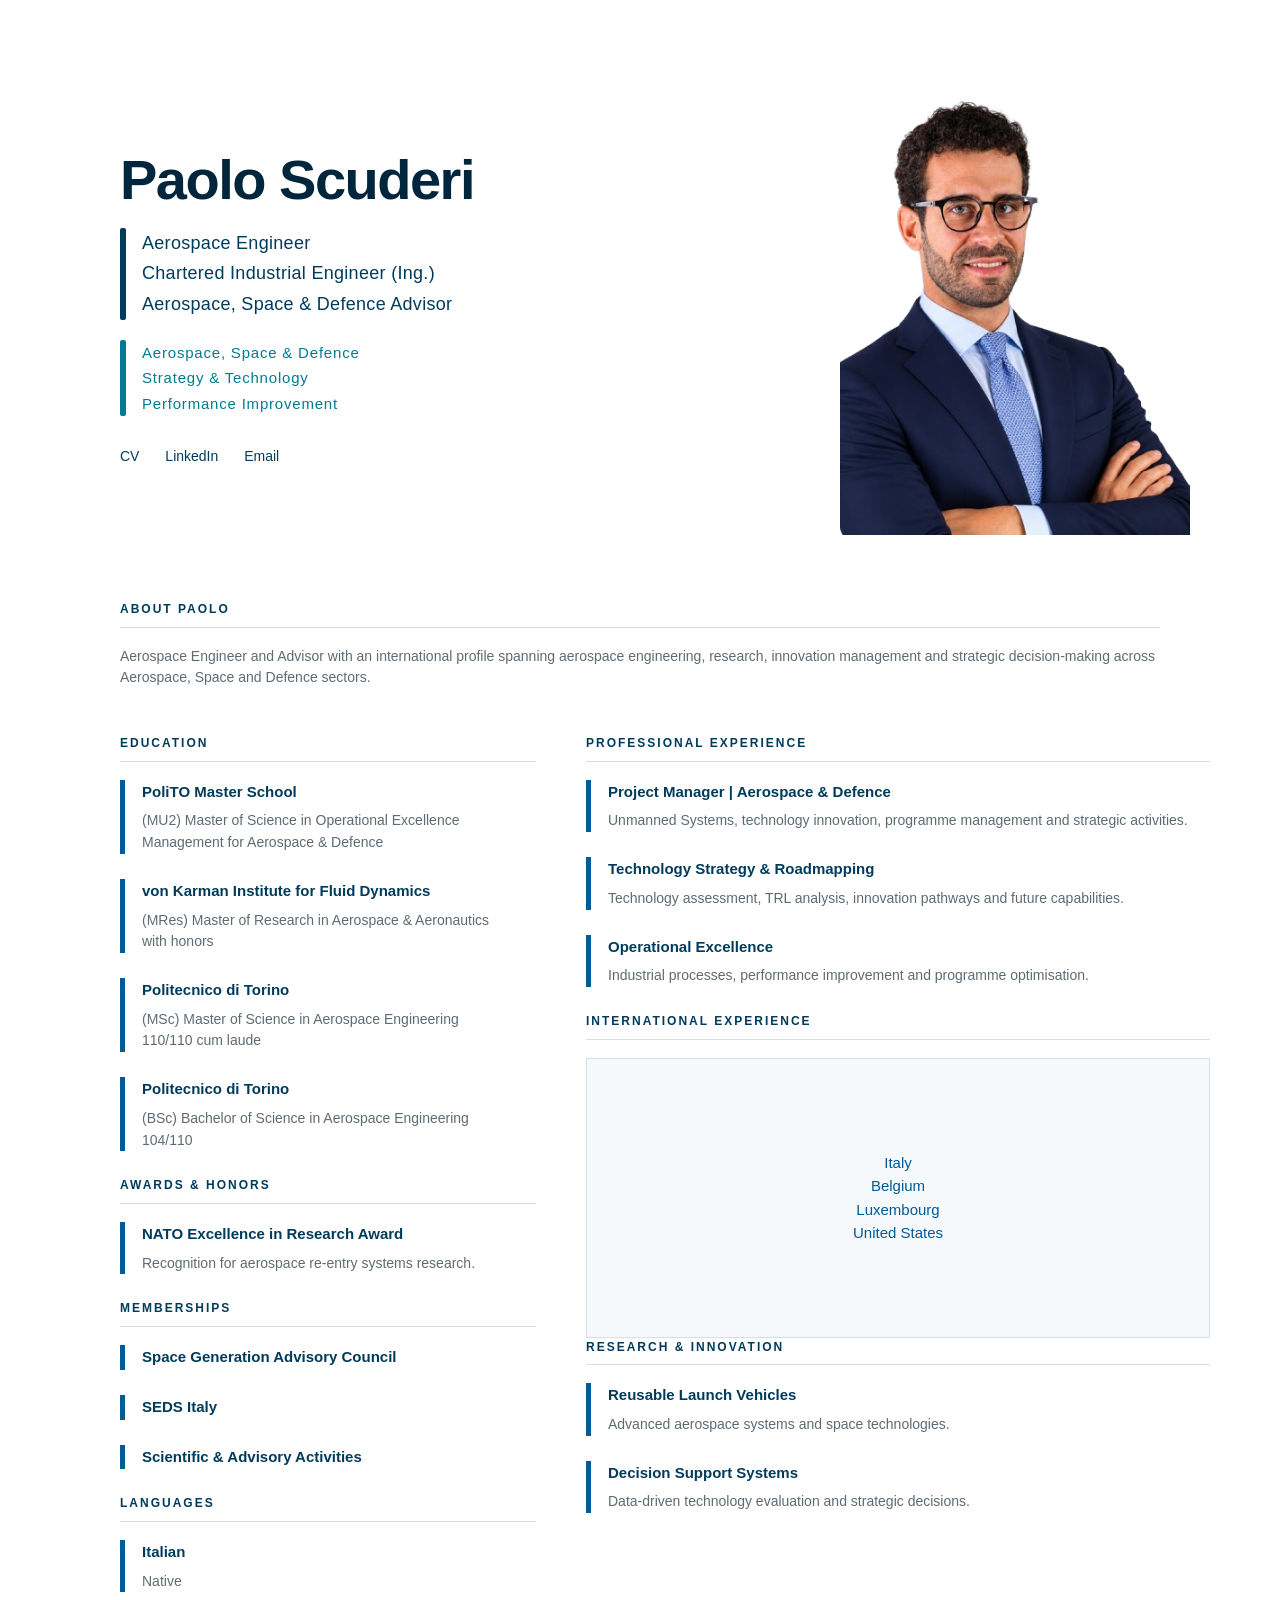
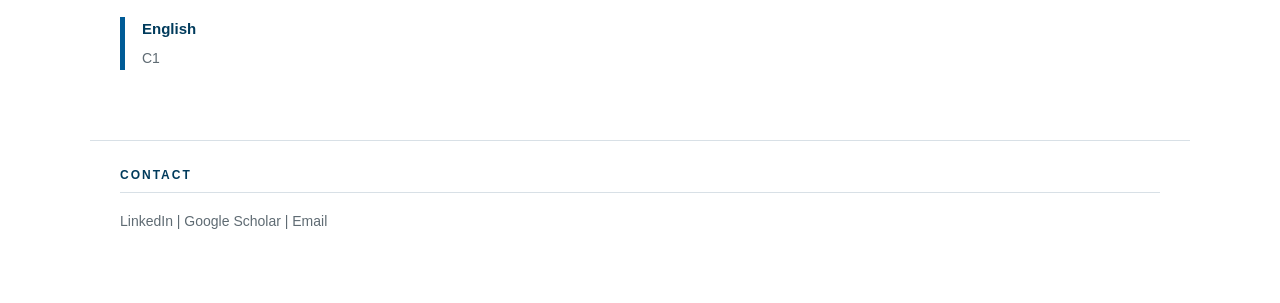
==== index.html @ 2f79176d "Update index.html" ====
<!DOCTYPE html>
<html lang="en">

<head>

<meta charset="UTF-8">

<meta name="viewport" content="width=device-width, initial-scale=1.0">


<title>
    Paolo Scuderi
</title>


<link rel="preconnect" href="https://fonts.googleapis.com">

<link rel="preconnect" href="https://fonts.gstatic.com" crossorigin>


<!-- Google Scholar     <link href="https://fonts.googleapis.com/css2?family=Inter:wght@300;400;500;600;700&display=swap" rel="stylesheet"> 
-->

<link rel="stylesheet" href="style.css">


</head>


<body>




<!-- =========================
     HERO SECTION
========================= -->


<header class="hero">


    <!-- TEXT COLUMN -->

    <div class="hero-text">


        <h1>
            Paolo Scuderi
        </h1>



        <!-- PROFESSIONAL TITLES -->

        <div class="title-box">


            <div class="vertical-line-title"></div>


            <div class="hero-title">
                Aerospace Engineer<br>
                Chartered Industrial Engineer (Ing.)<br>
                Aerospace, Space & Defence Advisor           
            </div>


        </div>





        <!-- KEYWORDS -->


        <div class="keyword-box">


            <div class="vertical-line-keyword"></div>


            <p class="tagline">

                Aerospace, Space & Defence <br>

                Strategy & Technology <br>

                Performance Improvement


            </p>


        </div>





        <!-- LINKS -->


        <div class="links">


            <a href="#">
                CV
            </a>


            <a href="https://it.linkedin.com/in/paoloscuderi" target="_blank">
                LinkedIn
            </a>

            <!-- 
            <a href="#">
                Google Scholar
            </a>
            -->

           <a href="mailto:paolo.scuderi@hotmail.com">
               Email
            </a>


        </div>



    </div>





    <!-- PHOTO COLUMN -->


    <div class="hero-photo">


        <img src="assets/profile.png" alt="Paolo Scuderi">


    </div>



</header>









<!-- =========================
     ABOUT
========================= -->


<section class="about">


<h3>
    ABOUT PAOLO
</h3>


<p>

Aerospace Engineer and Advisor with an international profile
spanning aerospace engineering, research, innovation management
and strategic decision-making across Aerospace, Space and Defence sectors.

</p>


</section>









<!-- =========================
     MAIN CONTENT
========================= -->


<main class="content">





<!-- LEFT COLUMN -->


<div class="left-column">



<section>


<h3>
    EDUCATION
</h3>

<div class="item">
    <strong>
        PoliTO Master School
    </strong>
    <p>
        (MU2) Master of Science in Operational Excellence Management for Aerospace & Defence <br>
    </p>
</div>    
    
<div class="item">
    <strong>
        von Karman Institute for Fluid Dynamics
    </strong>
    <p>
        (MRes) Master of Research in Aerospace & Aeronautics <br>
        with honors
    </p>
</div>
    
<div class="item">
    <strong>
        Politecnico di Torino
    </strong>
    <p>
        (MSc) Master of Science in Aerospace Engineering <br>
        110/110 cum laude
    </p>
</div>
    
<div class="item">
    <strong>
        Politecnico di Torino
    </strong>
    <p>
        (BSc) Bachelor of Science in Aerospace Engineering <br>
        104/110
    </p>
</div>
    

</section>







<section>


<h3>
    AWARDS & HONORS
</h3>



<div class="item">


<strong>
    NATO Excellence in Research Award
</strong>


<p>
    Recognition for aerospace re-entry systems research.
</p>


</div>


</section>







<section>


<h3>
    MEMBERSHIPS
</h3>




<div class="item">

<strong>
    Space Generation Advisory Council
</strong>

</div>



<div class="item">

<strong>
    SEDS Italy
</strong>

</div>



<div class="item">

<strong>
    Scientific & Advisory Activities
</strong>

</div>



</section>







<section>


<h3>
    LANGUAGES
</h3>




<div class="item">


<strong>
    Italian
</strong>


<p>
    Native
</p>


</div>






<div class="item">


<strong>
    English
</strong>


<p>
    C1
</p>


</div>



</section>





</div>









<!-- RIGHT COLUMN -->


<div class="right-column">





<section>


<h3>
    PROFESSIONAL EXPERIENCE
</h3>





<div class="item">


<strong>
    Project Manager | Aerospace & Defence
</strong>


<p>
    Unmanned Systems, technology innovation,
    programme management and strategic activities.
</p>


</div>







<div class="item">


<strong>
    Technology Strategy & Roadmapping
</strong>


<p>
    Technology assessment, TRL analysis,
    innovation pathways and future capabilities.
</p>


</div>







<div class="item">


<strong>
    Operational Excellence
</strong>


<p>
    Industrial processes, performance improvement
    and programme optimisation.
</p>


</div>



</section>









<section>


<h3>
    INTERNATIONAL EXPERIENCE
</h3>




<div class="world-map">


Italy<br>

Belgium<br>

Luxembourg<br>

United States


</div>



</section>









<section>


<h3>
    RESEARCH & INNOVATION
</h3>






<div class="item">


<strong>
    Reusable Launch Vehicles
</strong>


<p>
    Advanced aerospace systems and space technologies.
</p>


</div>






<div class="item">


<strong>
    Decision Support Systems
</strong>


<p>
    Data-driven technology evaluation and strategic decisions.
</p>


</div>




</section>






</div>



</main>









<!-- =========================
     FOOTER
========================= -->


<footer>


<h3>
    CONTACT
</h3>



<p>
    LinkedIn | Google Scholar | Email
</p>



</footer>





</body>


</html>
---- style.css ----
/* =========================
   GLOBAL
========================= */

* {
    box-sizing: border-box;
}


body {

    margin:0;

    background:#ffffff;

    color:#1b2631;

    font-family:"Inter", Arial, sans-serif;

    line-height:1.55;

}


p {

    margin:6px 0 0;

    font-size:14px;

    color:#5f6b73;

}


strong {

    color:#003B5C;

    font-size:15px;

}





/* =========================
   HERO SECTION
========================= */


.hero {

    max-width:1100px;

    margin:75px auto 55px;

    padding:0 30px;

    display:grid;

    grid-template-columns:60% 40%;

    align-items:center;

    gap:30px;

    position:relative;

}



.hero::before {

    content:"";

    position:absolute;

    left:50%;

    transform:translateX(-50%);

    width:100vw;

    height:430px;

    top:40px;

    z-index:-1;
/*
   background:linear-gradient(
    90deg,
    #DCEAF3 0%,
    #EEF5F9 55%,
    #FFFFFF 100%
);*/
   /*
   background:linear-gradient(
    90deg,
    #C7DCE8 0%,
    #E6F0F5 55%,
    #FFFFFF 100%
);
*/
  background:linear-gradient(
    90deg,
    #E6F0F5 0%,
    #F4F8FA 55%
    #FFFFFF 100%
);

   
   /*
    background:linear-gradient(
        90deg,
        #8fbcd4 0%,
        #d5eaf7 55%,
        #ffffff 100%
    );
*/

}



.hero-text {

    padding-left:0;

}





/* =========================
   NAME
========================= */


h1 {

    margin:0;

    font-size:56px;

    line-height:1.05;

    letter-spacing:-1.5px;

    color:#00263d;

    font-weight:700;

}





/* =========================
   PROFESSIONAL TITLES
========================= */


.title-box {

    display:flex;

    align-items:stretch;

    margin-top:18px;

    margin-bottom:20px;

}


.hero-title {

    font-size:18px;

    font-weight:400;

    line-height:1.7;

    color:#003B5C;

    letter-spacing:0.3px;

}

.vertical-line-title {

    width:6px;

    background:#003B5C;

    margin-right:16px;

    border-radius:2px;

}









/* =========================
   KEYWORDS
========================= */


.keyword-box {

    display:flex;

    align-items:stretch;

    margin-bottom:25px;

}




.tagline {

    margin:0;

    font-size:15px;

    font-weight:500;

    line-height:1.7;
   color:#007C91;
/*
    color:#005B96;
*/
    letter-spacing:0.8px;

}



.vertical-line-keyword {

    width:6px;

    background:#007C91;

    margin-right:16px;

    border-radius:2px;

}




/* =========================
   LINKS
========================= */


.links {

    margin-top:28px;

}



.links a {

    color:#003B5C;

    text-decoration:none;

    margin-right:22px;

    font-size:14px;

    font-weight:500;

}



.links a:hover {

    color:#005B96;

}





/* =========================
   PHOTO AREA
========================= */


.hero-photo {

    position:relative;

    height:470px;

    display:flex;

    justify-content:flex-end;

    align-items:center;

}



.hero-photo img {

    position:relative;

    z-index:2;

    width:350px;

    height:450px;

    object-fit:cover;

    object-position:center top;

}





/* =========================
   ABOUT
========================= */


.about {

    max-width:1100px;

    margin:0 auto 45px;

    padding:0 30px;

}





/* =========================
   SECTION TITLES
========================= */


h3 {

    margin:0 0 18px;

    padding-bottom:8px;

    border-bottom:1px solid #d8e0e6;

    color:#003B5C;

    font-size:12px;

    letter-spacing:2px;

    font-weight:700;

}





/* =========================
   MAIN CONTENT
========================= */


.content {

    max-width:1100px;

    margin:auto;

    padding:0 30px;

    display:grid;

    grid-template-columns:40% 60%;

    gap:50px;

}





/* =========================
   TIMELINE
========================= */


.item {

    position:relative;

    padding-left:22px;

    margin-bottom:25px;

}



.item::before {

    content:"";

    position:absolute;

    left:0;

    top:0;

    width:5px;

    height:100%;

    background:#005B96;

}





/* =========================
   WORLD MAP
========================= */


.world-map {

    height:280px;

    background:#f5f9fc;

    border:1px solid #d8e0e6;

    display:flex;

    align-items:center;

    justify-content:center;

    text-align:center;

    color:#005B96;

    font-size:15px;

}





/* =========================
   FOOTER
========================= */


footer {

    max-width:1100px;

    margin:45px auto;

    padding:25px 30px;

    border-top:1px solid #d8e0e6;

}





/* =========================
   MOBILE
========================= */


@media(max-width:850px){


.hero {

    grid-template-columns:1fr;

}



.hero-photo {

    justify-content:flex-start;

}



.hero-photo img {

    width:260px;

    height:330px;

}



.content {

    grid-template-columns:1fr;

}



h1 {

    font-size:40px;

}


}
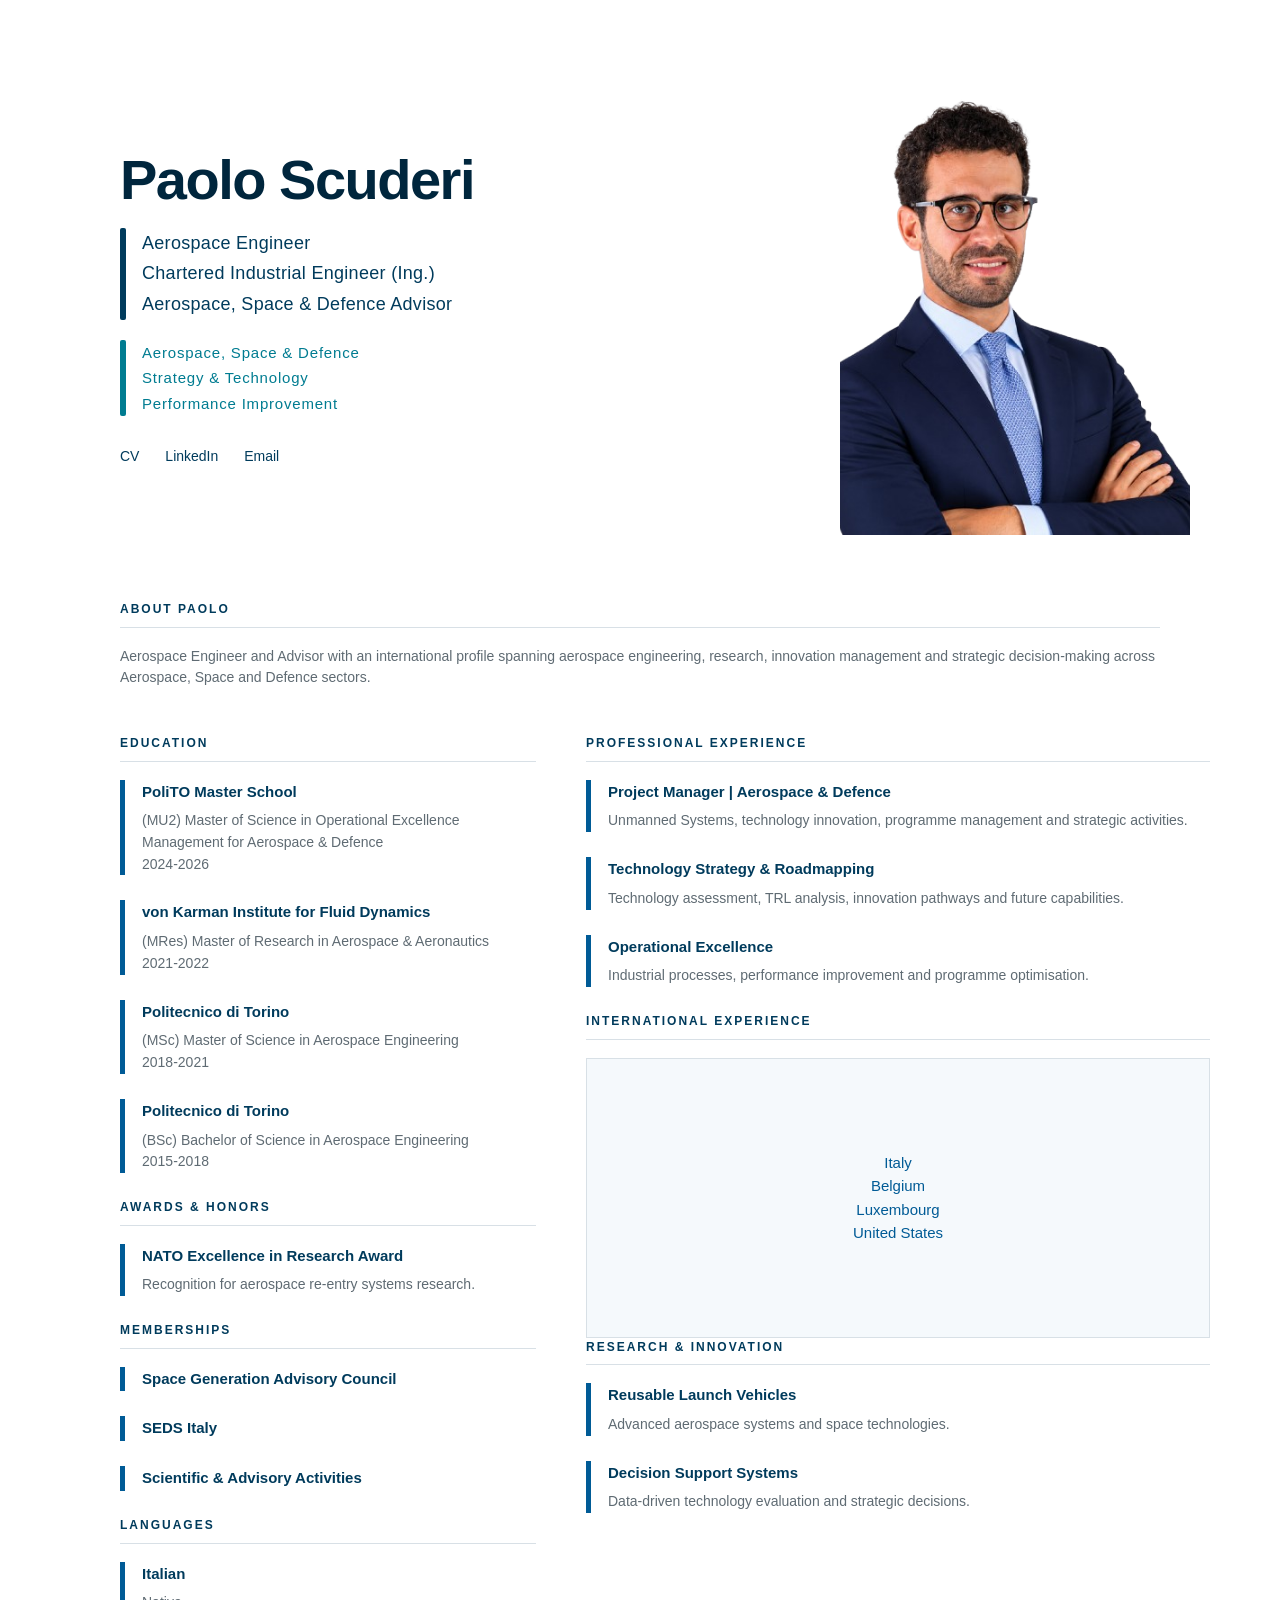
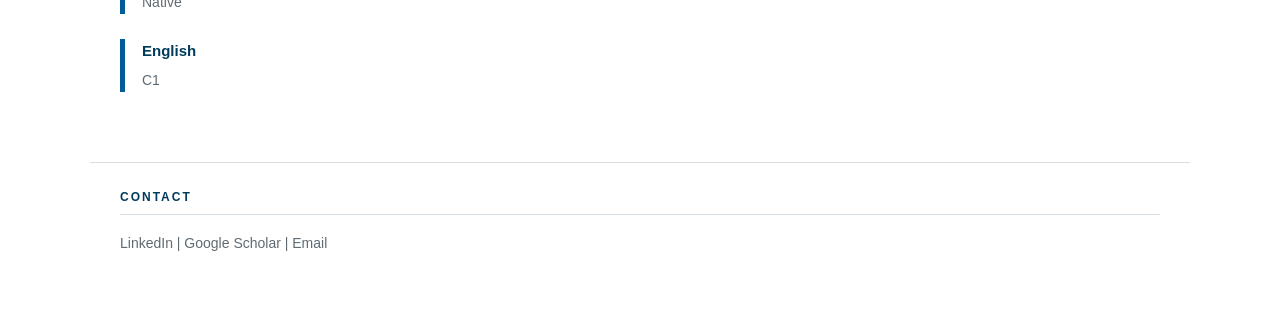
==== commit 41db1a76: "Update index.html" ====
--- a/index.html
+++ b/index.html
@@ -221,6 +221,7 @@
     </strong>
     <p>
         (MU2) Master of Science in Operational Excellence Management for Aerospace & Defence <br>
+        2024-2026
     </p>
 </div>    
     
@@ -230,7 +231,7 @@
     </strong>
     <p>
         (MRes) Master of Research in Aerospace & Aeronautics <br>
-        with honors
+        2021-2022
     </p>
 </div>
     
@@ -240,7 +241,7 @@
     </strong>
     <p>
         (MSc) Master of Science in Aerospace Engineering <br>
-        110/110 cum laude
+        2018-2021
     </p>
 </div>
     
@@ -250,7 +251,7 @@
     </strong>
     <p>
         (BSc) Bachelor of Science in Aerospace Engineering <br>
-        104/110
+        2015-2018
     </p>
 </div>
     
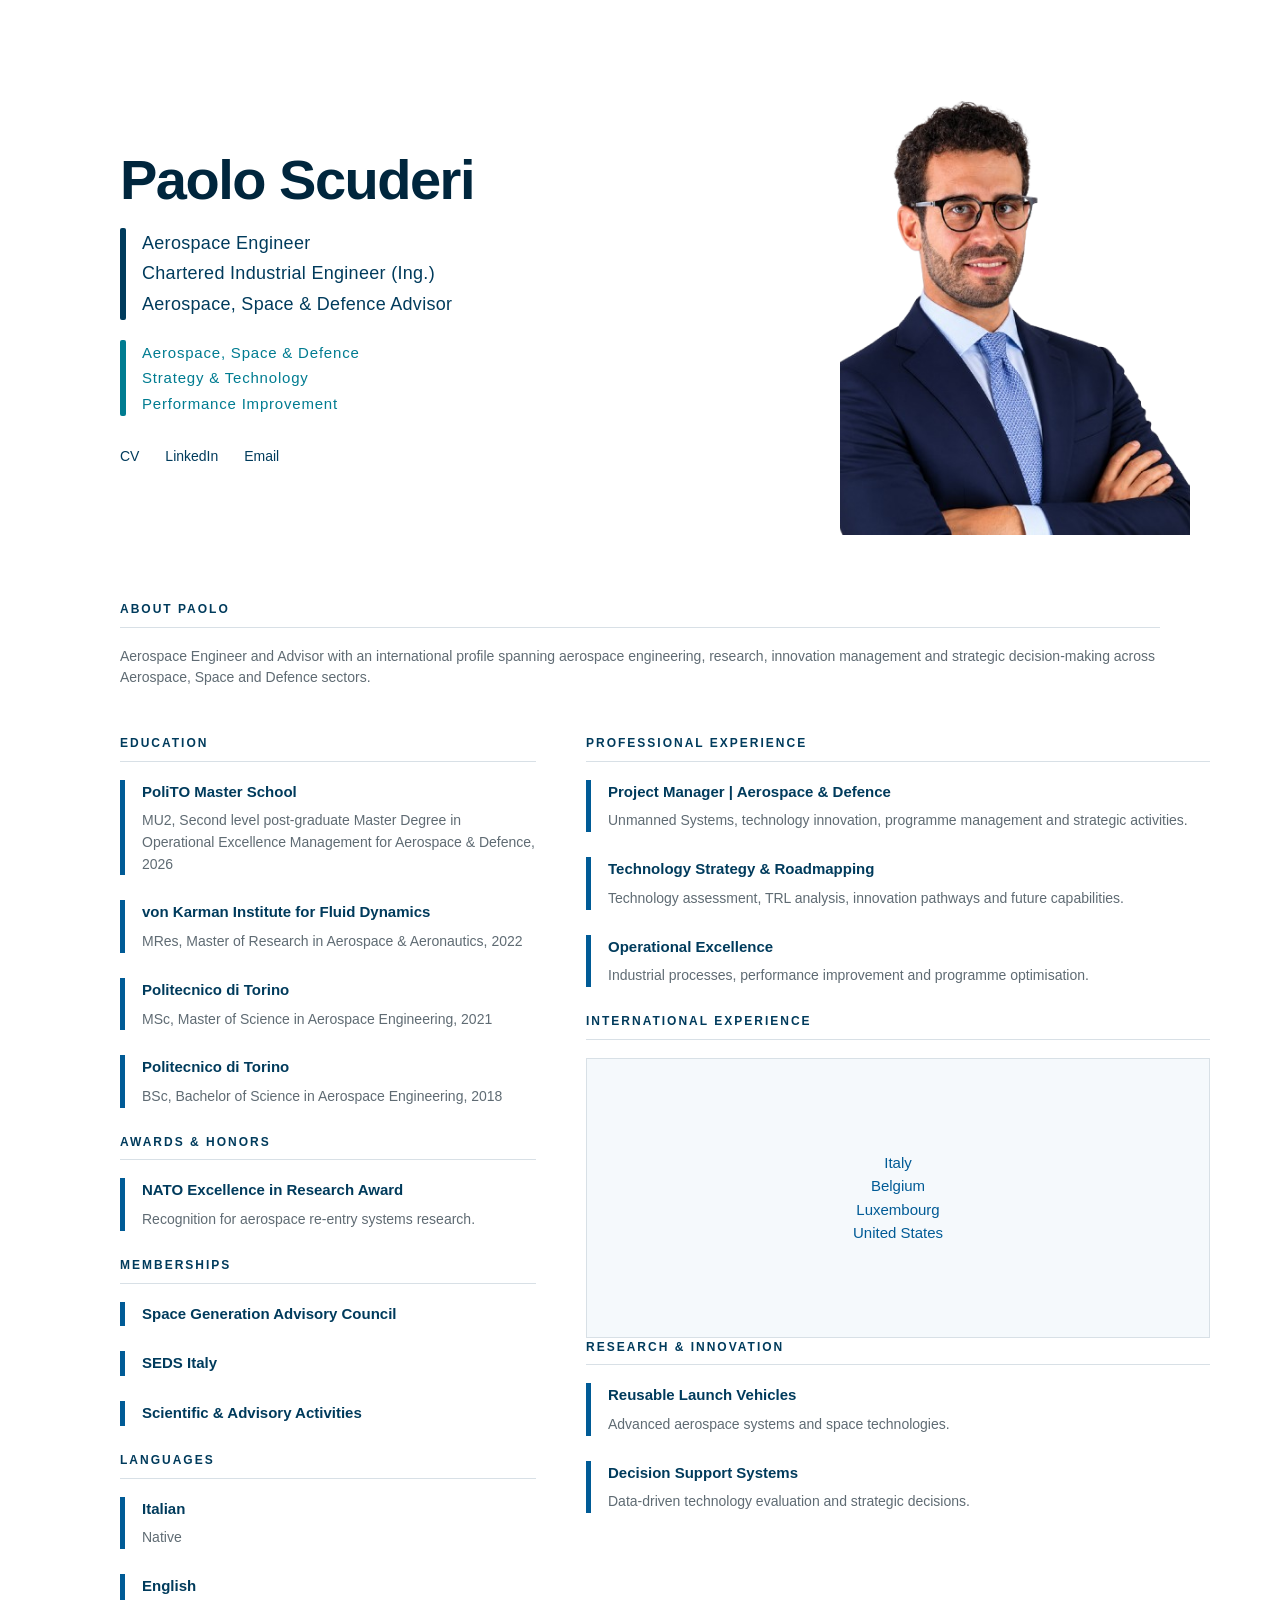
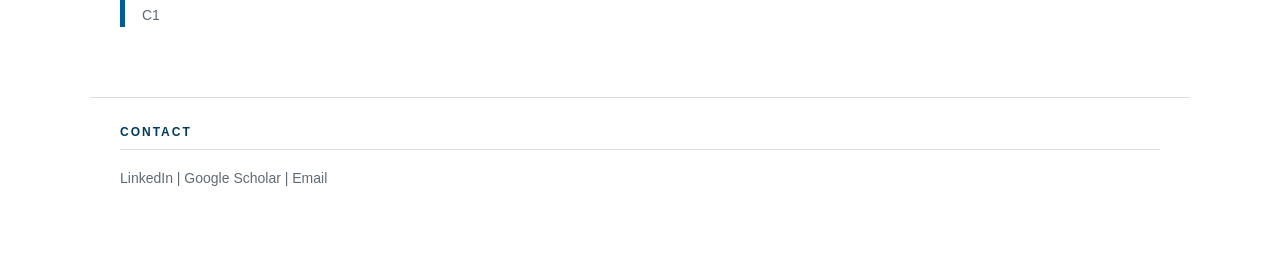
==== commit 3598a7ba: "Update index.html" ====
--- a/index.html
+++ b/index.html
@@ -220,8 +220,7 @@
         PoliTO Master School
     </strong>
     <p>
-        (MU2) Master of Science in Operational Excellence Management for Aerospace & Defence <br>
-        2024-2026
+        MU2, Second level post-graduate Master Degree in Operational Excellence Management for Aerospace & Defence, 2026
     </p>
 </div>    
     
@@ -230,8 +229,7 @@
         von Karman Institute for Fluid Dynamics
     </strong>
     <p>
-        (MRes) Master of Research in Aerospace & Aeronautics <br>
-        2021-2022
+        MRes, Master of Research in Aerospace & Aeronautics, 2022
     </p>
 </div>
     
@@ -240,8 +238,7 @@
         Politecnico di Torino
     </strong>
     <p>
-        (MSc) Master of Science in Aerospace Engineering <br>
-        2018-2021
+        MSc, Master of Science in Aerospace Engineering, 2021
     </p>
 </div>
     
@@ -250,8 +247,7 @@
         Politecnico di Torino
     </strong>
     <p>
-        (BSc) Bachelor of Science in Aerospace Engineering <br>
-        2015-2018
+        BSc, Bachelor of Science in Aerospace Engineering, 2018
     </p>
 </div>
     
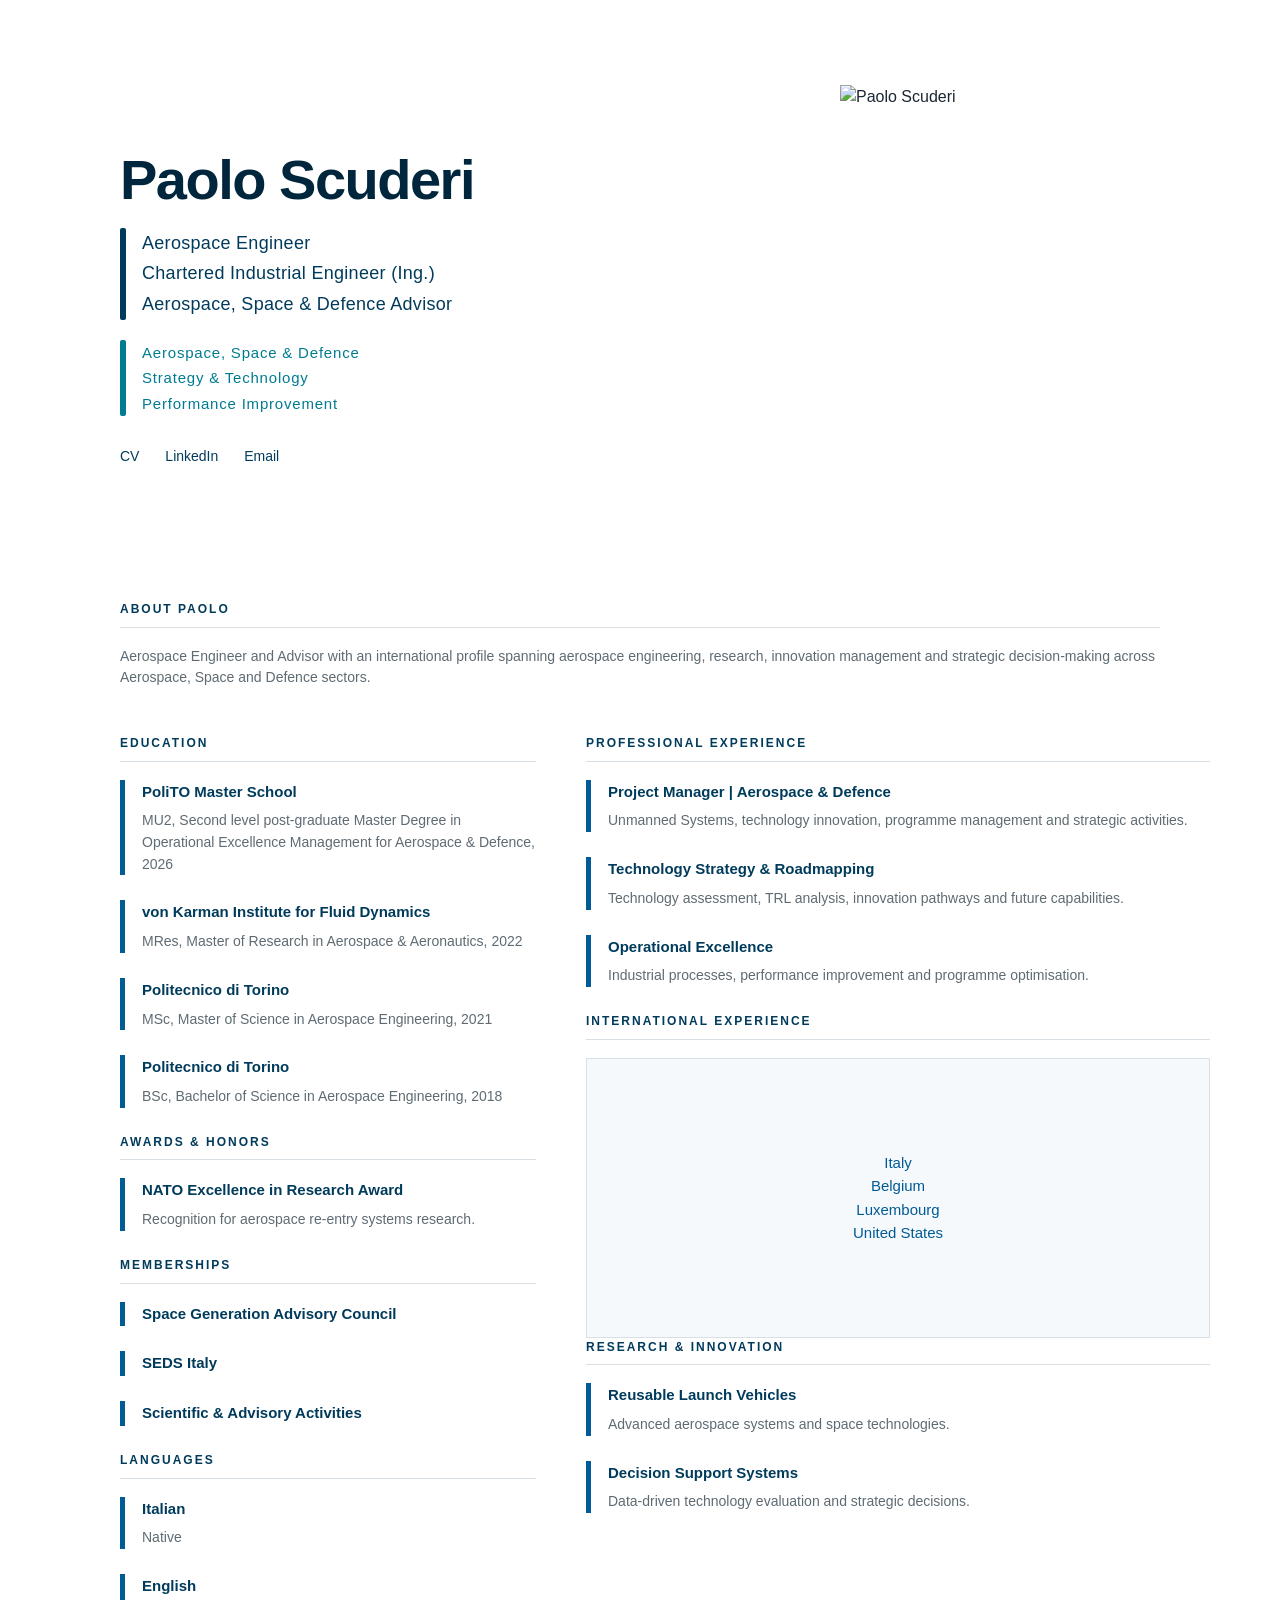
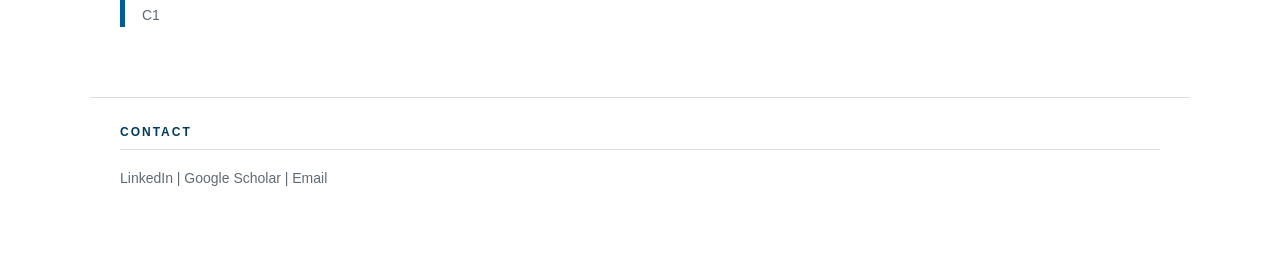
==== commit aca53a3e: "Update index.html" ====
--- a/index.html
+++ b/index.html
@@ -141,8 +141,8 @@
     <div class="hero-photo">
 
 
-        <img src="assets/profile.png" alt="Paolo Scuderi">
-
+        <img src="assets/profile-no-background.png" alt="Paolo Scuderi">
+        <!-- <img src="assets/profile.png" alt="Paolo Scuderi"> -->
 
     </div>
 
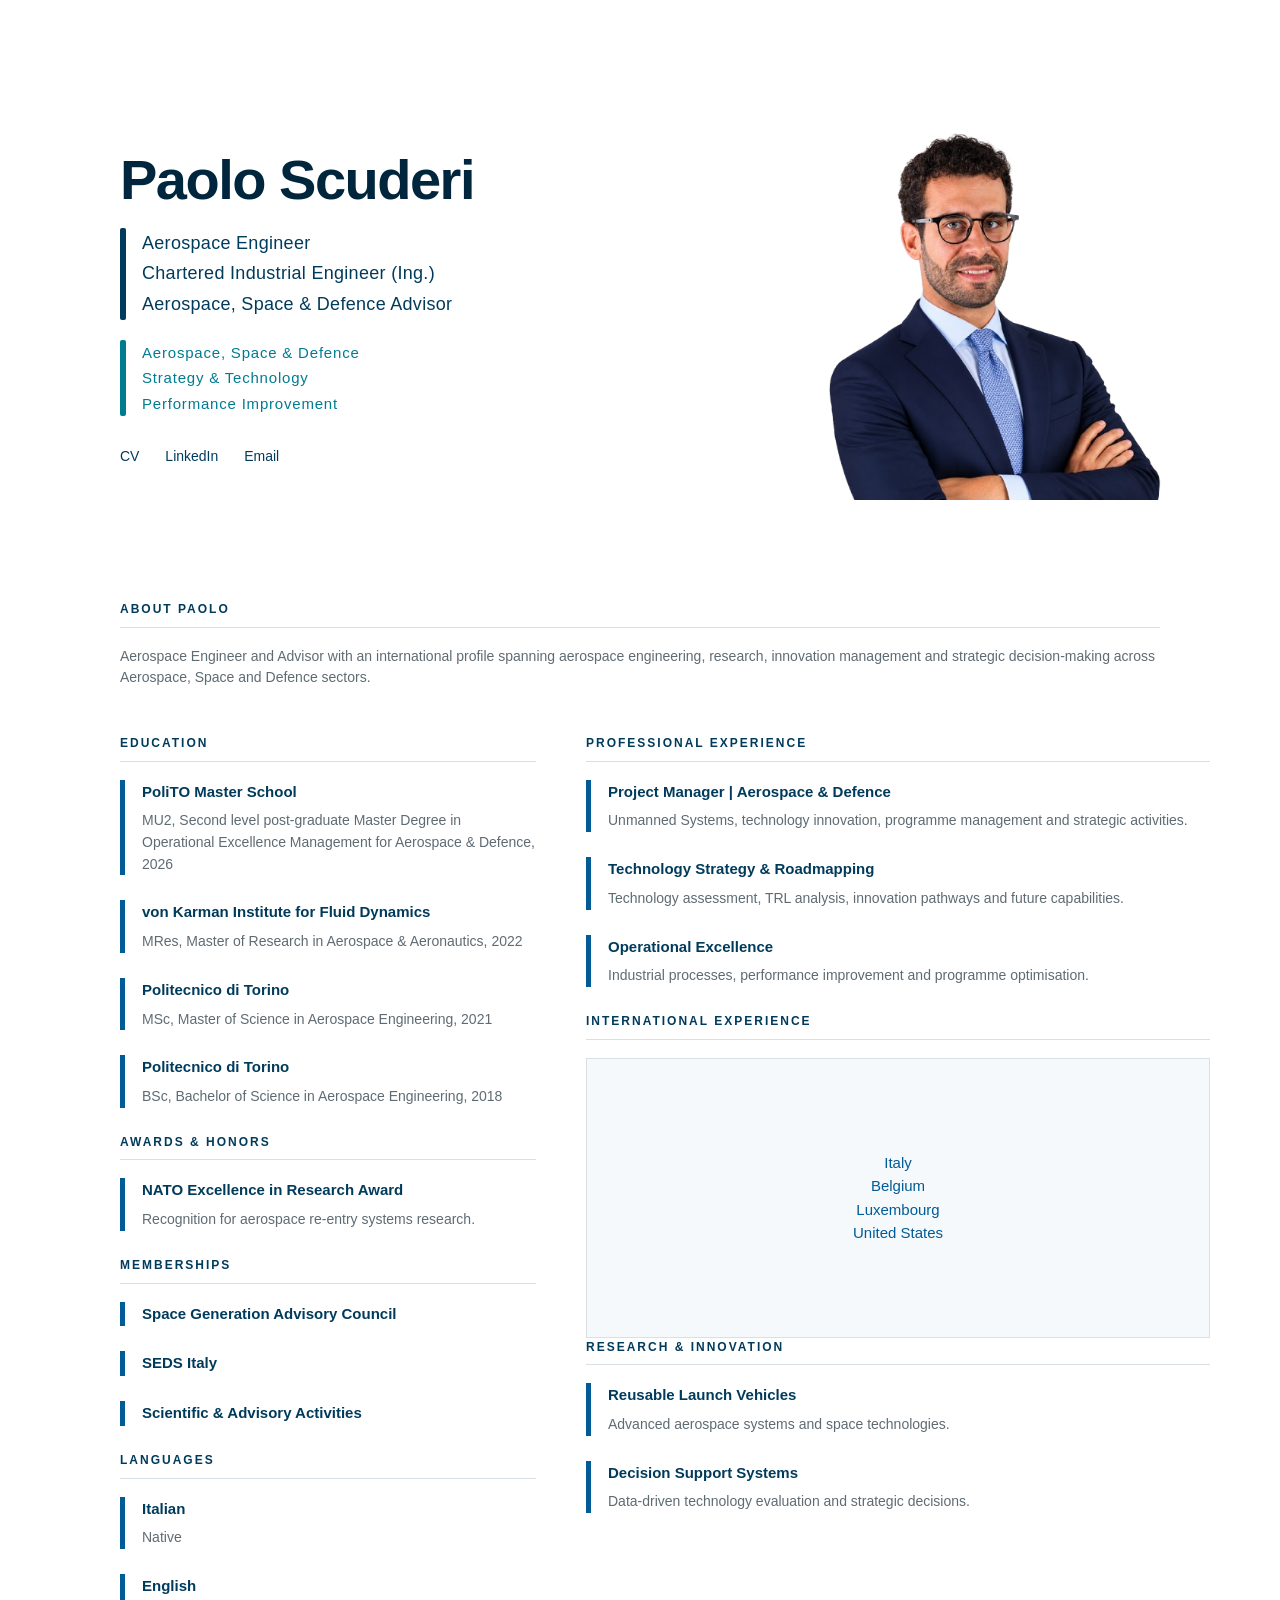
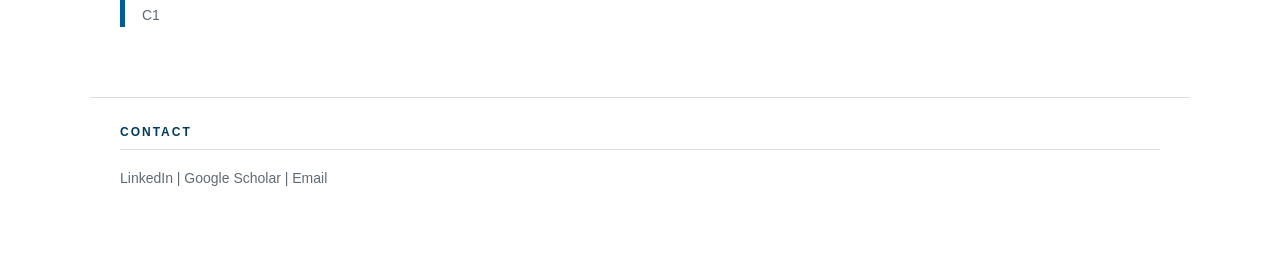
==== commit 4de67344: "Update index.html" ====
--- a/index.html
+++ b/index.html
@@ -141,8 +141,8 @@
     <div class="hero-photo">
 
 
-        <img src="assets/profile-no-background.png" alt="Paolo Scuderi">
-        <!-- <img src="assets/profile.png" alt="Paolo Scuderi"> -->
+        <img src="assets/profile.png" alt="Paolo Scuderi">
+        <!-- <img src="assets/profile-no-background.png" alt="Paolo Scuderi"> -->
 
     </div>
 
--- a/style.css
+++ b/style.css
@@ -330,13 +330,13 @@
 
     z-index:2;
 
-    width:350px;
-
-    height:450px;
-
-    object-fit:cover;
-
-    object-position:center top;
+    width:380px;
+
+    height:auto;
+
+    max-height:520px;
+
+    object-fit:contain;
 
 }
 
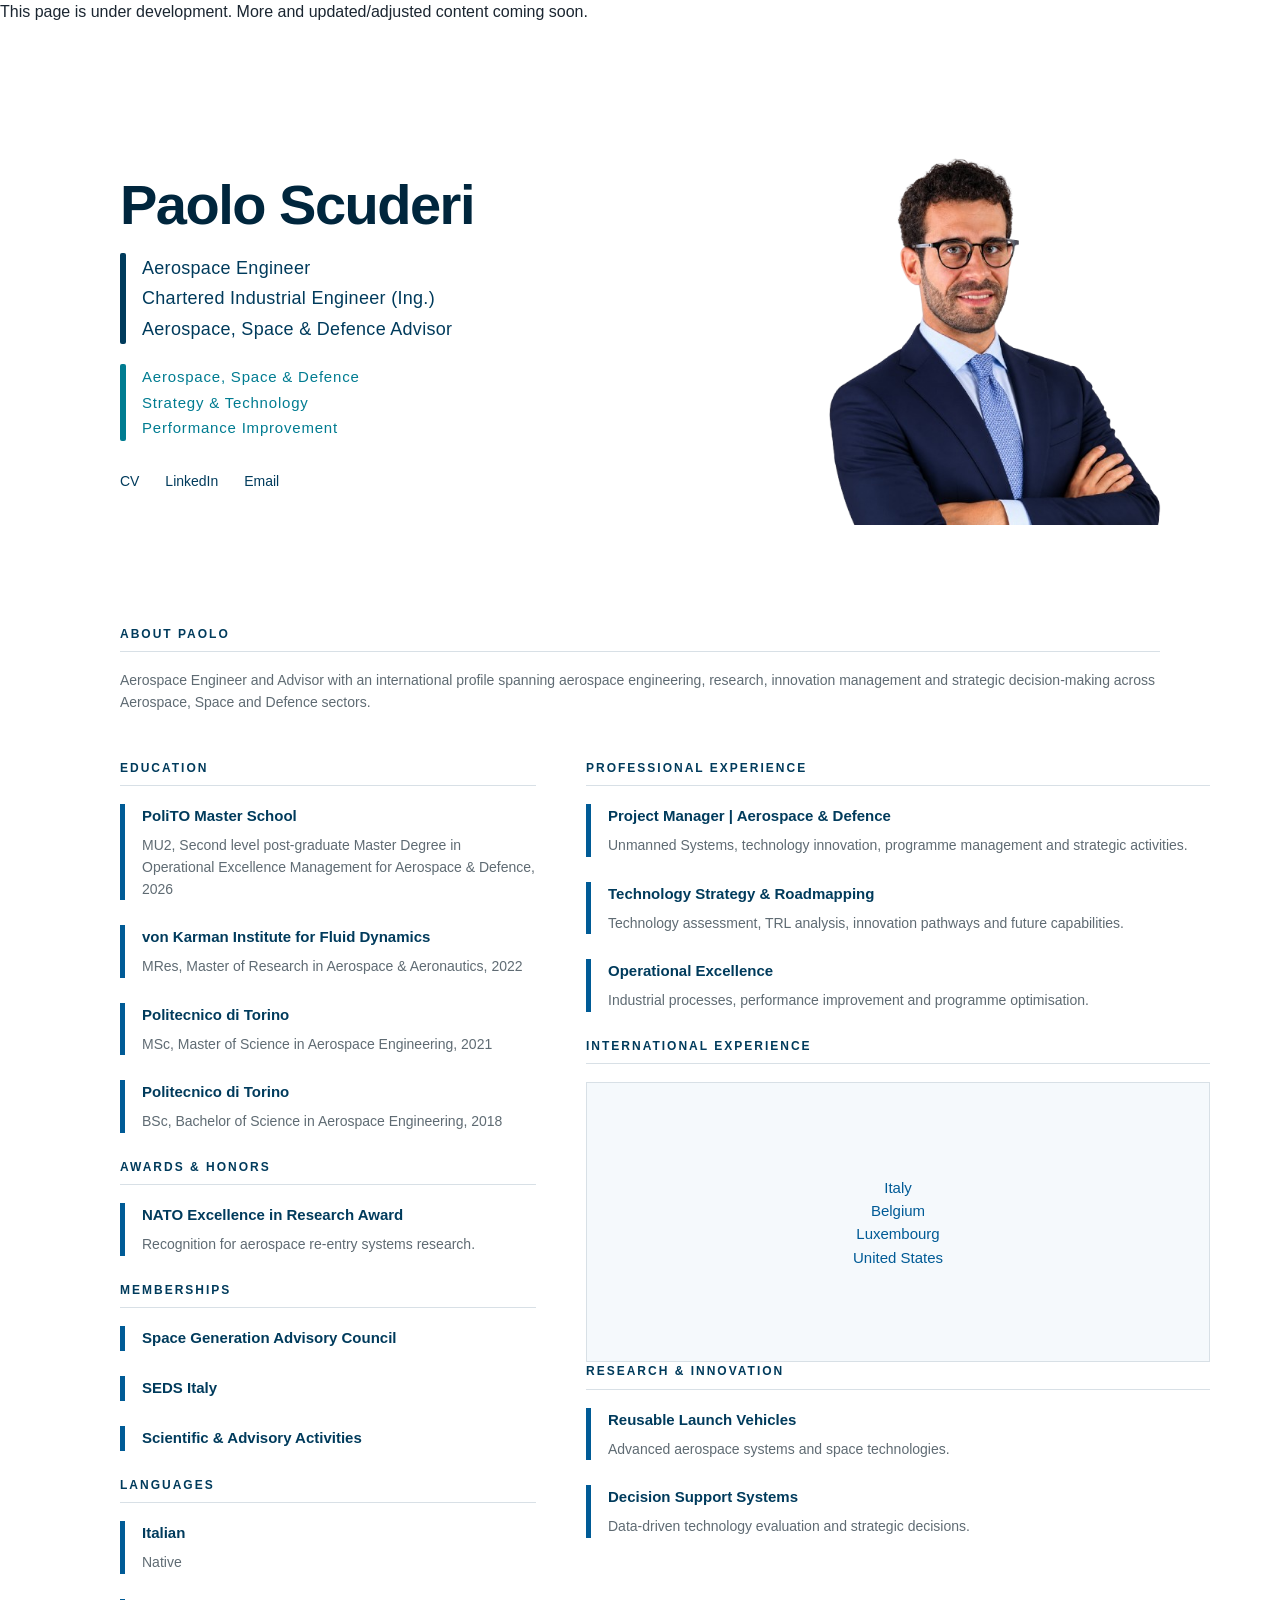
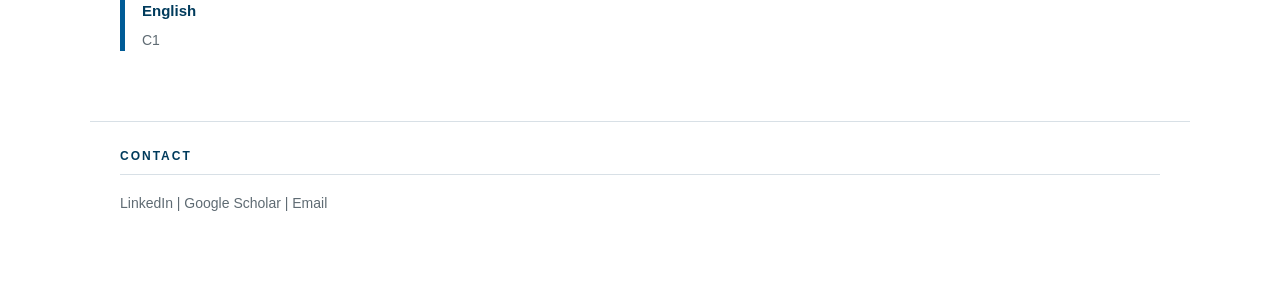
==== commit 875bb7c5: "Update index.html" ====
--- a/index.html
+++ b/index.html
@@ -36,7 +36,10 @@
      HERO SECTION
 ========================= -->
 
-
+<div class="wip-message">
+    This page is under development. More and updated/adjusted content coming soon.
+</div>
+    
 <header class="hero">
 
 
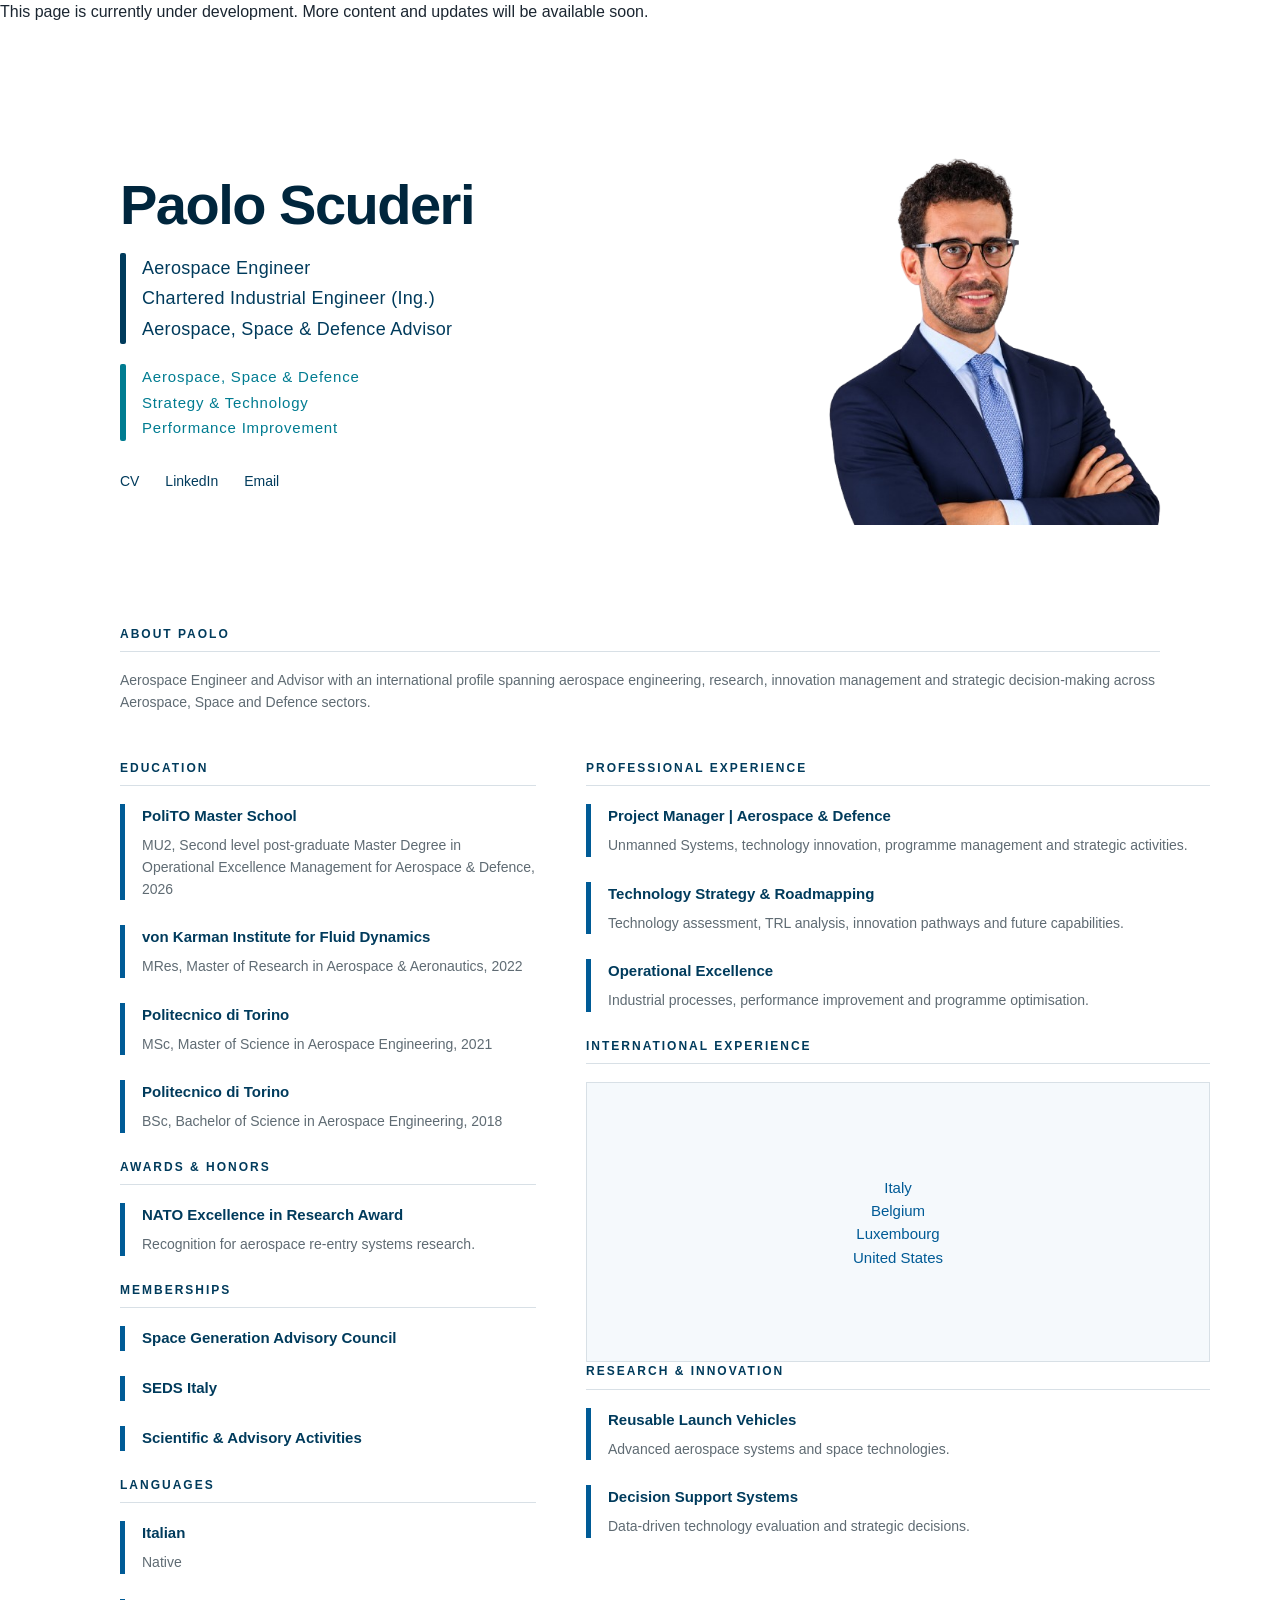
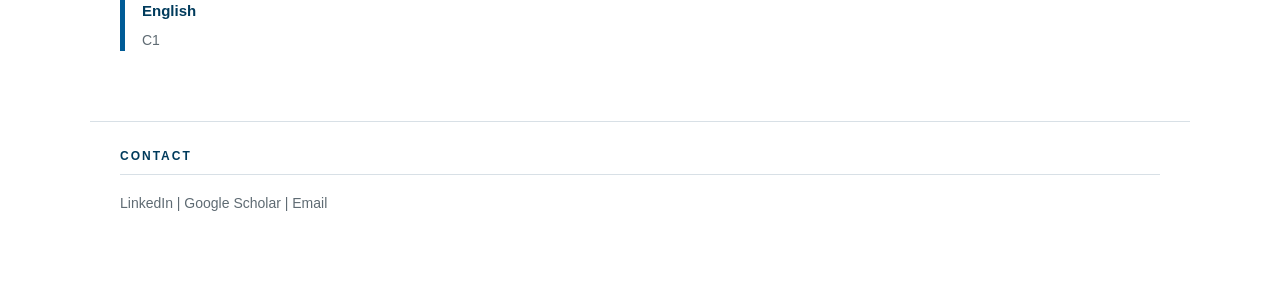
==== commit 02b823ad: "Update index.html" ====
--- a/index.html
+++ b/index.html
@@ -37,7 +37,7 @@
 ========================= -->
 
 <div class="wip-message">
-    This page is under development. More and updated/adjusted content coming soon.
+    This page is currently under development. More content and updates will be available soon.
 </div>
     
 <header class="hero">
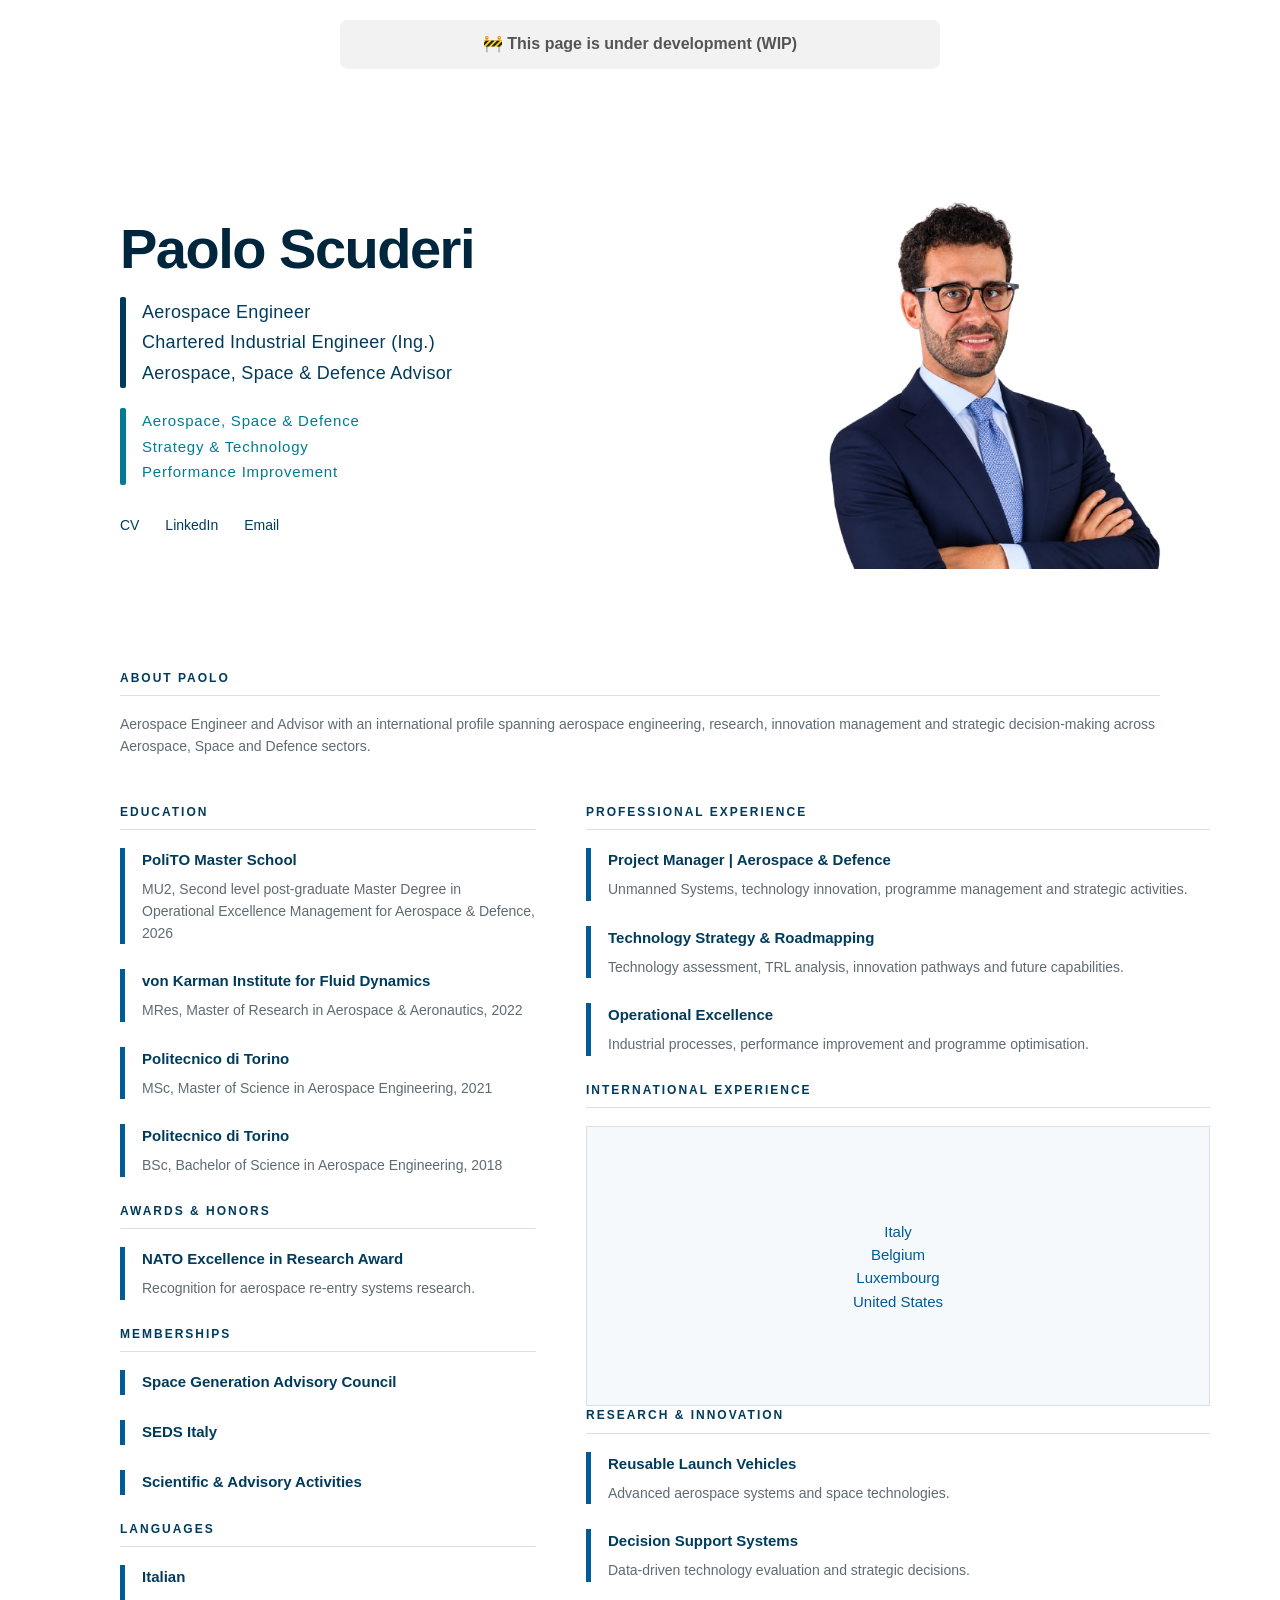
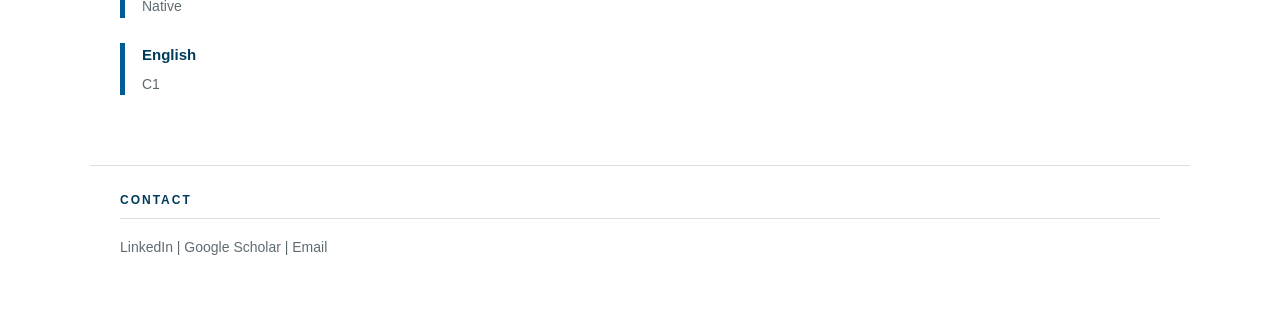
==== commit fbbbe152: "Update index.html" ====
--- a/index.html
+++ b/index.html
@@ -29,16 +29,17 @@
 
 <body>
 
-
+<!-- =========================
+     WIP SECTION
+========================= -->
+<div class="wip-message">
+    🚧 This page is under development (WIP)
+</div>
 
 
 <!-- =========================
      HERO SECTION
 ========================= -->
-
-<div class="wip-message">
-    This page is currently under development. More content and updates will be available soon.
-</div>
     
 <header class="hero">
 
--- a/style.css
+++ b/style.css
@@ -41,8 +41,20 @@
 
 }
 
-
-
+/* =========================
+   WIP SECTION
+========================= */
+
+.wip-message {
+    margin: 20px auto;
+    padding: 12px 20px;
+    max-width: 600px;
+    text-align: center;
+    border-radius: 8px;
+    background: #f2f2f2;
+    color: #555;
+    font-weight: 600;
+}
 
 
 /* =========================
